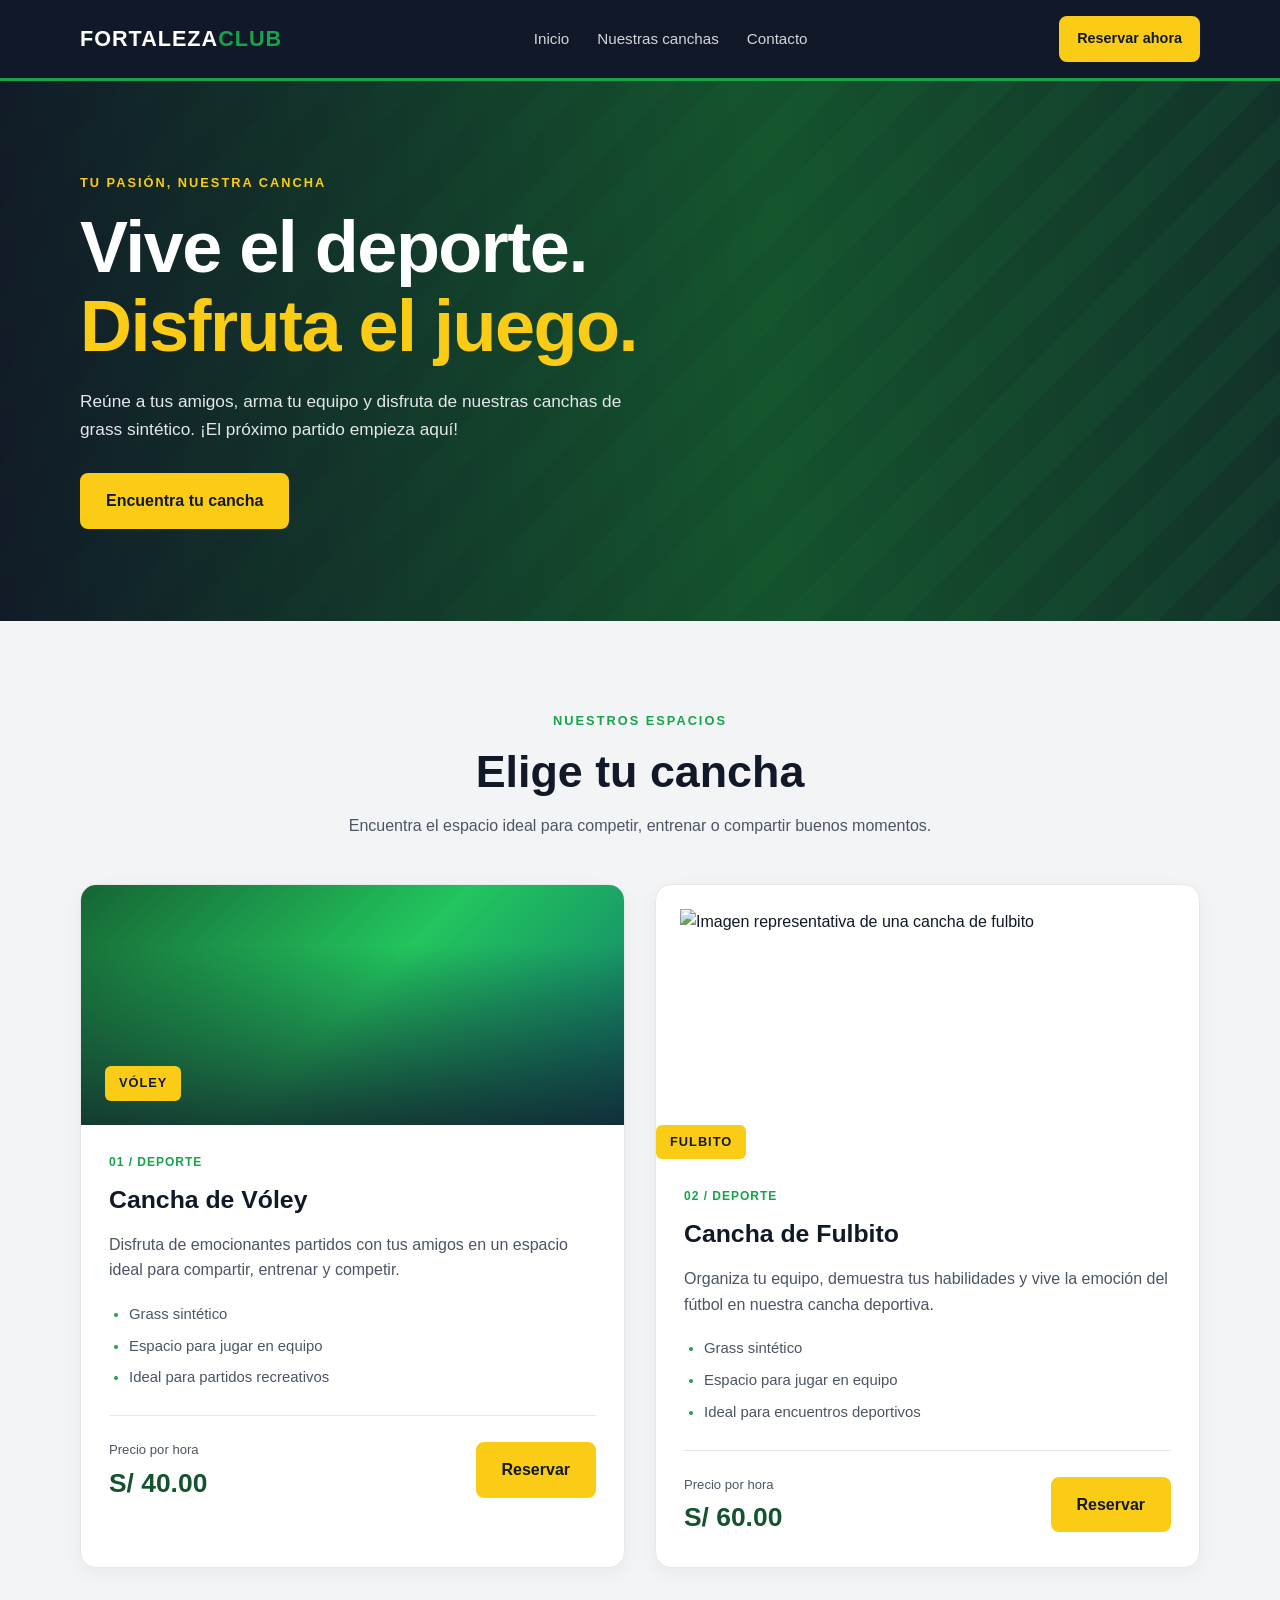
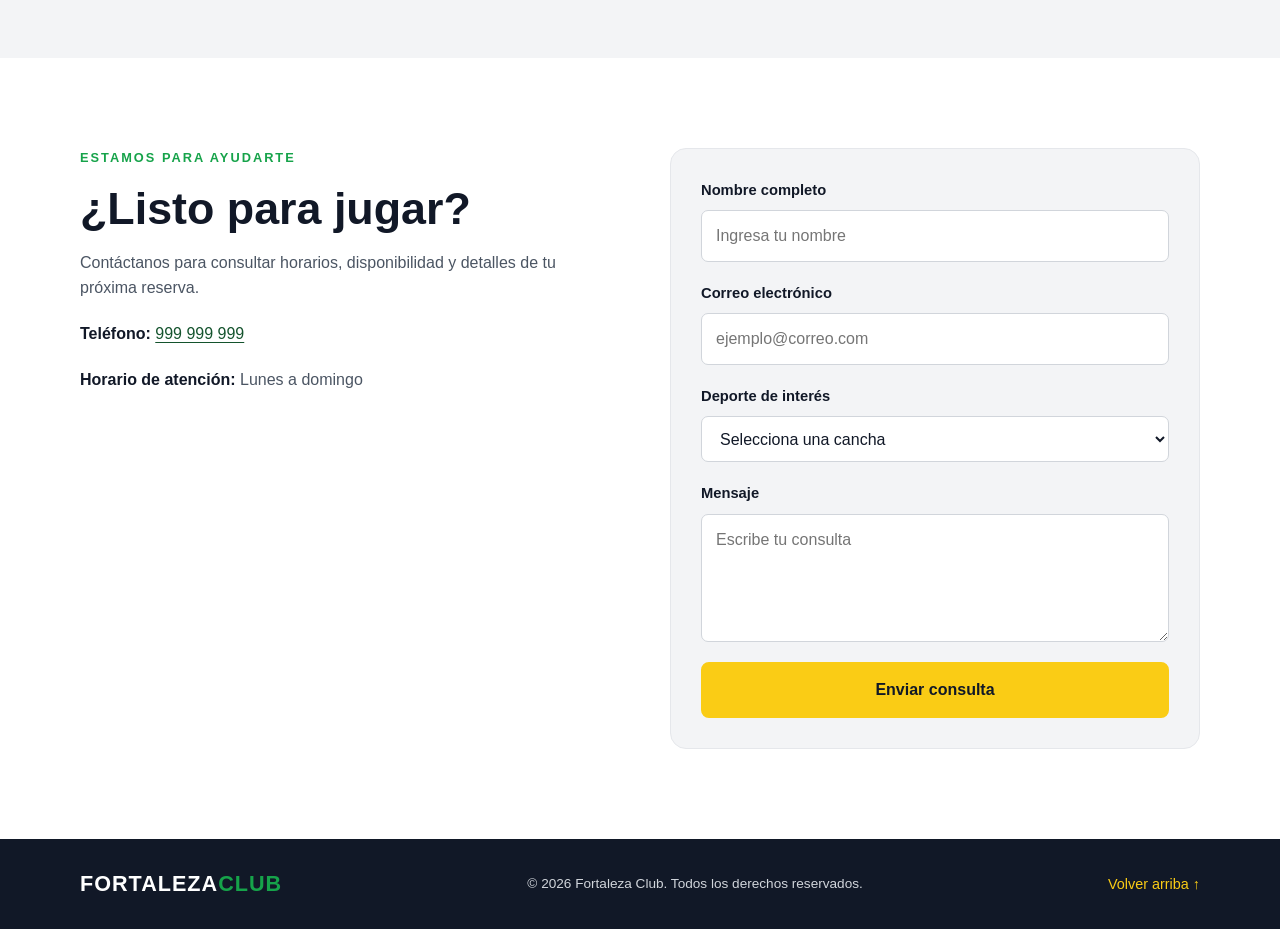
==== index.html @ 115ccdac "imagenes del gras" ====
<!DOCTYPE html>
<html lang="es">

<head>
    <!-- Configuración básica del documento -->
    <meta charset="UTF-8">
    <meta name="viewport" content="width=device-width, initial-scale=1.0">

    <!-- Descripción y título de la página -->
    <meta name="description"
          content="Reserva tu cancha de vóley o fulbito en nuestro complejo deportivo.">

    <title>Sport Arena | Complejo Deportivo</title>

    <!-- Conexión con la hoja de estilos externa -->
    <link rel="stylesheet" href="styles.css">
</head>

<body>

    <!-- Encabezado principal y navegación -->
    <header class="header">
        <div class="container header-content">

            <a href="#inicio" class="logo">
                FORTALEZA<span>CLUB</span>
            </a>

            <nav class="nav" aria-label="Navegación principal">
                <ul class="nav-list">
                    <li><a href="#inicio">Inicio</a></li>
                    <li><a href="#canchas">Nuestras canchas</a></li>
                    <li><a href="#contacto">Contacto</a></li>
                </ul>
            </nav>

            <a href="#canchas" class="button button-small">
                Reservar ahora
            </a>

        </div>
    </header>

    <!-- Contenido principal -->
    <main>

        <!-- Sección de bienvenida o Hero -->
        <section class="hero" id="inicio">
            <div class="container hero-content">

                <p class="hero-label">
                    TU PASIÓN, NUESTRA CANCHA
                </p>

                <h1>
                    Vive el deporte.<br>
                    <span>Disfruta el juego.</span>
                </h1>

                <p class="hero-description">
                    Reúne a tus amigos, arma tu equipo y disfruta
                    de nuestras canchas de grass sintético.
                    ¡El próximo partido empieza aquí!
                </p>

                <a href="#canchas" class="button">
                    Encuentra tu cancha
                </a>

            </div>
        </section>

        <!-- Sección de servicios deportivos -->
        <section class="courts section-padding" id="canchas">

            <div class="container">

                <!-- Título y descripción de la sección -->
                <div class="section-heading">
                    <p class="section-label">NUESTROS ESPACIOS</p>

                    <h2>Elige tu cancha</h2>

                    <p>
                        Encuentra el espacio ideal para competir,
                        entrenar o compartir buenos momentos.
                    </p>
                </div>

                <!-- Contenedor de tarjetas -->
                <div class="courts-grid">

                    <!-- Tarjeta de la cancha de vóley -->
                    <article class="court-card">

                        <div class="court-image court-image-volley"
                             role="img"
                             aria-label="Imagen representativa de una cancha de vóley">
                            <span class="court-category">VÓLEY</span>
                        </div>

                        <div class="court-content">

                            <p class="court-number">01 / DEPORTE</p>

                            <h3>Cancha de Vóley</h3>

                            <p class="court-description">
                                Disfruta de emocionantes partidos
                                con tus amigos en un espacio ideal
                                para compartir, entrenar y competir.
                            </p>

                            <ul class="court-features">
                                <li>Grass sintético</li>
                                <li>Espacio para jugar en equipo</li>
                                <li>Ideal para partidos recreativos</li>
                            </ul>

                            <div class="court-footer">

                                <div class="court-price">
                                    <span>Precio por hora</span>
                                    <p>S/ 40.00</p>
                                </div>

                                <a href="#contacto"
                                   class="button button-book"
                                   aria-label="Consultar reserva de la cancha de vóley">
                                    Reservar
                                </a>

                            </div>

                        </div>
                    </article>

                    <!-- Tarjeta de la cancha de fulbito -->
                    <article class="court-card">

                        <div>
                             <img src="Gras.png" alt="Imagen representativa de una cancha de fulbito" class="court-image court-image-fulbito">
                            <span class="court-category">FULBITO</span>
                        </div>

                        <div class="court-content">

                            <p class="court-number">02 / DEPORTE</p>

                            <h3>Cancha de Fulbito</h3>

                            <p class="court-description">
                                Organiza tu equipo, demuestra tus
                                habilidades y vive la emoción del
                                fútbol en nuestra cancha deportiva.
                            </p>

                            <ul class="court-features">
                                <li>Grass sintético</li>
                                <li>Espacio para jugar en equipo</li>
                                <li>Ideal para encuentros deportivos</li>
                            </ul>

                            <div class="court-footer">

                                <div class="court-price">
                                    <span>Precio por hora</span>
                                    <p>S/ 60.00</p>
                                </div>

                                <a href="#contacto"
                                   class="button button-book"
                                   aria-label="Consultar reserva de la cancha de fulbito">
                                    Reservar
                                </a>

                            </div>

                        </div>
                    </article>

                </div>
            </div>
        </section>

        <!-- Sección de contacto -->
        <section class="contact section-padding" id="contacto">

            <div class="container contact-content">

                <div class="contact-info">
                    <p class="section-label">ESTAMOS PARA AYUDARTE</p>

                    <h2>¿Listo para jugar?</h2>

                    <p>
                        Contáctanos para consultar horarios,
                        disponibilidad y detalles de tu próxima reserva.
                    </p>

                    <p class="contact-detail">
                        <strong>Teléfono:</strong>
                        <a href="tel:+51999999999">999 999 999</a>
                    </p>

                    <p class="contact-detail">
                        <strong>Horario de atención:</strong>
                        Lunes a domingo
                    </p>
                </div>

                <!-- Formulario visual de contacto -->
                <form class="contact-form" action="#" method="get">

                    <div class="form-group">
                        <label for="nombre">Nombre completo</label>
                        <input
                            type="text"
                            id="nombre"
                            name="nombre"
                            placeholder="Ingresa tu nombre"
                            autocomplete="name"
                            required>
                    </div>

                    <div class="form-group">
                        <label for="correo">Correo electrónico</label>
                        <input
                            type="email"
                            id="correo"
                            name="correo"
                            placeholder="ejemplo@correo.com"
                            autocomplete="email"
                            required>
                    </div>

                    <div class="form-group">
                        <label for="disciplina">Deporte de interés</label>
                        <select id="disciplina" name="disciplina" required>
                            <option value="">Selecciona una cancha</option>
                            <option value="voley">Vóley</option>
                            <option value="fulbito">Fulbito</option>
                        </select>
                    </div>

                    <div class="form-group">
                        <label for="mensaje">Mensaje</label>
                        <textarea
                            id="mensaje"
                            name="mensaje"
                            rows="4"
                            placeholder="Escribe tu consulta"></textarea>
                    </div>

                    <button type="submit" class="button button-submit">
                        Enviar consulta
                    </button>

                </form>

            </div>
        </section>

    </main>

    <!-- Pie de página -->
    <footer class="footer">
        <div class="container footer-content">

            <a href="#inicio" class="logo">
                FORTALEZA<span>CLUB</span>
            </a>

            <p>
                &copy; 2026 Fortaleza Club.
                Todos los derechos reservados.
            </p>

            <a href="#inicio" class="footer-link">
                Volver arriba ↑
            </a>

        </div>
    </footer>

</body>
</html>
---- styles.css ----
/* =========================================
   1. RESET Y CONFIGURACIÓN GENERAL
   ========================================= */

/* Evita que el padding y el borde alteren
   el tamaño calculado de los elementos. */
* {
    box-sizing: border-box;
    margin: 0;
    padding: 0;
}

/* Variables globales de colores y diseño */
:root {
    --color-green: #16a34a;
    --color-green-dark: #14532d;
    --color-green-light: #dcfce7;

    --color-dark: #111827;
    --color-gray: #4b5563;
    --color-gray-light: #f3f4f6;
    --color-white: #ffffff;

    --color-accent: #facc15;
    --color-border: #e5e7eb;

    --container-width: 1120px;
    --border-radius: 16px;
    --transition: 0.3s ease;
}

/* Desplazamiento suave al navegar por anclas */
html {
    scroll-behavior: smooth;
    scroll-padding-top: 90px;
}

/* Estilos base del documento */
body {
    font-family: Arial, Helvetica, sans-serif;
    color: var(--color-dark);
    background-color: var(--color-white);
    line-height: 1.6;
}

/* Las imágenes no deben desbordar su contenedor */
img {
    display: block;
    max-width: 100%;
}

/* Los enlaces heredan el estilo del diseño */
a {
    color: inherit;
    text-decoration: none;
}

/* Los controles de formulario heredan la tipografía */
button,
input,
select,
textarea {
    font: inherit;
}

/* Ancho máximo común para centrar el contenido */
.container {
    width: min(90%, var(--container-width));
    margin-inline: auto;
}

/* Espaciado vertical reutilizable */
.section-padding {
    padding-block: 90px;
}


/* =========================================
   2. ENCABEZADO Y NAVEGACIÓN
   ========================================= */

.header {
    position: sticky;
    top: 0;
    z-index: 10;

    background-color: var(--color-dark);
    color: var(--color-white);

    border-bottom: 3px solid var(--color-green);
}

.header-content {
    min-height: 78px;

    display: flex;
    align-items: center;
    justify-content: space-between;
    gap: 24px;
}

/* Identidad visual del complejo */
.logo {
    font-size: 1.35rem;
    font-weight: 800;
    letter-spacing: 1px;
    white-space: nowrap;
}

.logo span {
    color: var(--color-green);
}

/* Lista horizontal de navegación */
.nav-list {
    display: flex;
    align-items: center;
    gap: 28px;
    list-style: none;
}

.nav-list a {
    color: #d1d5db;
    font-size: 0.95rem;
    transition: color var(--transition);
}

.nav-list a:hover {
    color: var(--color-accent);
}


/* =========================================
   3. BOTONES REUTILIZABLES
   ========================================= */

.button {
    display: inline-flex;
    align-items: center;
    justify-content: center;

    padding: 13px 24px;
    border: 2px solid var(--color-accent);
    border-radius: 8px;

    background-color: var(--color-accent);
    color: var(--color-dark);

    font-weight: 700;
    text-align: center;

    cursor: pointer;
    transition:
        background-color var(--transition),
        color var(--transition),
        transform var(--transition),
        box-shadow var(--transition);
}

.button:hover {
    background-color: transparent;
    color: var(--color-accent);
    transform: translateY(-3px);
    box-shadow: 0 8px 18px rgb(0 0 0 / 15%);
}

.button:focus-visible,
a:focus-visible,
input:focus-visible,
select:focus-visible,
textarea:focus-visible {
    outline: 3px solid var(--color-green);
    outline-offset: 4px;
}

.button-small {
    padding: 9px 16px;
    font-size: 0.9rem;
}


/* =========================================
   4. SECCIÓN HERO O BIENVENIDA
   ========================================= */

.hero {
    min-height: 540px;

    display: flex;
    align-items: center;

    color: var(--color-white);

    /* Fondo deportivo con degradado.
       Puede reemplazarse por una fotografía real. */
    background:
        linear-gradient(
            90deg,
            rgb(17 24 39 / 95%) 0%,
            rgb(20 83 45 / 82%) 60%,
            rgb(17 24 39 / 55%) 100%
        ),
        repeating-linear-gradient(
            135deg,
            #14532d 0,
            #14532d 30px,
            #166534 30px,
            #166534 60px
        );
}

.hero-content {
    padding-block: 80px;
}

.hero-label,
.section-label {
    margin-bottom: 14px;

    color: var(--color-green);
    font-size: 0.8rem;
    font-weight: 800;
    letter-spacing: 2px;
}

.hero-label {
    color: var(--color-accent);
}

.hero h1 {
    margin-bottom: 22px;

    font-size: clamp(2.5rem, 6vw, 4.5rem);
    line-height: 1.1;
    letter-spacing: -1.5px;
}

.hero h1 span {
    color: var(--color-accent);
}

.hero-description {
    max-width: 580px;
    margin-bottom: 30px;

    color: #e5e7eb;
    font-size: 1.08rem;
}


/* =========================================
   5. TÍTULOS DE SECCIÓN
   ========================================= */

.section-heading {
    max-width: 680px;
    margin: 0 auto 45px;

    text-align: center;
}

.section-heading h2,
.contact-info h2 {
    margin-bottom: 14px;

    font-size: clamp(2rem, 4vw, 2.8rem);
    line-height: 1.2;
}

.section-heading > p:last-child {
    color: var(--color-gray);
}


/* =========================================
   6. TARJETAS DE LAS CANCHAS
   ========================================= */

.courts {
    background-color: var(--color-gray-light);
}

/* Grid adaptable para organizar las tarjetas */
.courts-grid {
    display: grid;

    grid-template-columns: repeat(2, minmax(0, 1fr));
    gap: 30px;
}

/* Componente individual de cada cancha */
.court-card {
    overflow: hidden;

    background-color: var(--color-white);
    border: 1px solid var(--color-border);
    border-radius: var(--border-radius);

    box-shadow: 0 5px 18px rgb(17 24 39 / 5%);

    transition:
        transform var(--transition),
        box-shadow var(--transition);
}

/* Efecto al pasar el cursor por la tarjeta */
.court-card:hover {
    transform: translateY(-6px);
    box-shadow: 0 16px 32px rgb(17 24 39 / 12%);
}

/* Área visual que funciona como placeholder de imagen */
.court-image {
    min-height: 240px;
    position: relative;

    display: flex;
    align-items: flex-end;

    padding: 24px;

    background-position: center;
    background-size: cover;
}

/* Fondo provisional para vóley */
.court-image-volley {
    background:
        linear-gradient(
            0deg,
            rgb(17 24 39 / 75%),
            transparent 75%
        ),
        linear-gradient(
            135deg,
            #166534,
            #22c55e 50%,
            #0f766e
        );
}

/* Fondo definitivo para fulbito */
.court-image-fulbito {
    width: 100%;
    height: 100%;
    object-fit: cover;
    display: block;
}

/* Etiqueta del deporte */
.court-category {
    display: inline-block;

    padding: 7px 14px;
    border-radius: 6px;

    background-color: var(--color-accent);
    color: var(--color-dark);

    font-size: 0.8rem;
    font-weight: 800;
    letter-spacing: 1px;
}

/* Contenido interior de cada tarjeta */
.court-content {
    padding: 28px;
}

.court-number {
    margin-bottom: 8px;

    color: var(--color-green);
    font-size: 0.75rem;
    font-weight: 800;
    letter-spacing: 1px;
}

.court-content h3 {
    margin-bottom: 12px;
    font-size: 1.55rem;
}

.court-description {
    margin-bottom: 20px;
    color: var(--color-gray);
}

/* Lista de características */
.court-features {
    display: grid;
    gap: 8px;

    margin-bottom: 25px;
    padding-left: 20px;

    color: var(--color-gray);
    font-size: 0.93rem;
}

.court-features li::marker {
    color: var(--color-green);
}

/* Precio y botón en la parte inferior */
.court-footer {
    display: flex;
    align-items: center;
    justify-content: space-between;
    gap: 16px;

    padding-top: 20px;
    border-top: 1px solid var(--color-border);
}

.court-price span {
    color: var(--color-gray);
    font-size: 0.82rem;
}

.court-price p {
    color: var(--color-green-dark);
    font-size: 1.65rem;
    font-weight: 800;
}

.button-book {
    flex-shrink: 0;
}


/* =========================================
   7. SECCIÓN DE CONTACTO
   ========================================= */

.contact-content {
    display: grid;

    grid-template-columns: 1fr 1fr;
    align-items: start;
    gap: 60px;
}

.contact-info > p:not(.section-label) {
    margin-bottom: 20px;
    color: var(--color-gray);
}

.contact-detail strong {
    color: var(--color-dark);
}

.contact-detail a {
    color: var(--color-green-dark);
    text-decoration: underline;
    text-underline-offset: 3px;
}

/* Panel del formulario */
.contact-form {
    display: grid;
    gap: 20px;

    padding: 30px;

    background-color: var(--color-gray-light);
    border: 1px solid var(--color-border);
    border-radius: var(--border-radius);
}

.form-group {
    display: grid;
    gap: 8px;
}

.form-group label {
    font-size: 0.92rem;
    font-weight: 700;
}

.form-group input,
.form-group select,
.form-group textarea {
    width: 100%;
    min-height: 46px;

    padding: 12px 14px;

    background-color: var(--color-white);
    border: 1px solid #d1d5db;
    border-radius: 7px;

    color: var(--color-dark);
}

.form-group textarea {
    resize: vertical;
}

.form-group input:focus,
.form-group select:focus,
.form-group textarea:focus {
    border-color: var(--color-green);
}

.button-submit {
    width: 100%;
}


/* =========================================
   8. PIE DE PÁGINA
   ========================================= */

.footer {
    padding-block: 28px;

    background-color: var(--color-dark);
    color: var(--color-white);
}

.footer-content {
    display: flex;
    align-items: center;
    justify-content: space-between;
    gap: 20px;
}

.footer-content > p {
    color: #d1d5db;
    font-size: 0.85rem;
    text-align: center;
}

.footer-link {
    color: var(--color-accent);
    font-size: 0.9rem;
}

.footer-link:hover {
    text-decoration: underline;
}


/* =========================================
   9. DISEÑO RESPONSIVO PARA TABLETS
   ========================================= */

@media (max-width: 900px) {

    .header-content {
        flex-wrap: wrap;
        padding-block: 15px;
    }

    .nav-list {
        gap: 16px;
    }

    .courts-grid {
        gap: 20px;
    }

    .court-content {
        padding: 22px;
    }

    .contact-content {
        gap: 35px;
    }
}


/* =========================================
   10. DISEÑO RESPONSIVO PARA CELULARES
   ========================================= */

@media (max-width: 650px) {

    .section-padding {
        padding-block: 60px;
    }

    /* La navegación pasa a varias filas si hace falta */
    .header-content {
        justify-content: center;
        gap: 15px;
    }

    .nav {
        width: 100%;
        order: 3;
    }

    .nav-list {
        justify-content: center;
        flex-wrap: wrap;
        gap: 10px 18px;
    }

    .nav-list a {
        font-size: 0.88rem;
    }

    .button-small {
        padding: 8px 12px;
        font-size: 0.82rem;
    }

    .hero {
        min-height: 460px;
    }

    .hero-content {
        padding-block: 65px;
    }

    .hero h1 {
        font-size: clamp(2.3rem, 10vw, 3.3rem);
    }

    /* Una tarjeta debajo de la otra */
    .courts-grid {
        grid-template-columns: 1fr;
    }

    .court-image {
        min-height: 210px;
    }

    .contact-content {
        grid-template-columns: 1fr;
        gap: 30px;
    }

    .contact-form {
        padding: 22px;
    }

    /* El pie de página se organiza verticalmente */
    .footer-content {
        flex-direction: column;
        text-align: center;
    }
}


/* =========================================
   11. RESPETO A LA PREFERENCIA DE MOVIMIENTO
   ========================================= */

@media (prefers-reduced-motion: reduce) {

    html {
        scroll-behavior: auto;
    }

    *,
    *::before,
    *::after {
        transition-duration: 0.01ms !important;
        animation-duration: 0.01ms !important;
        animation-iteration-count: 1 !important;
    }
}
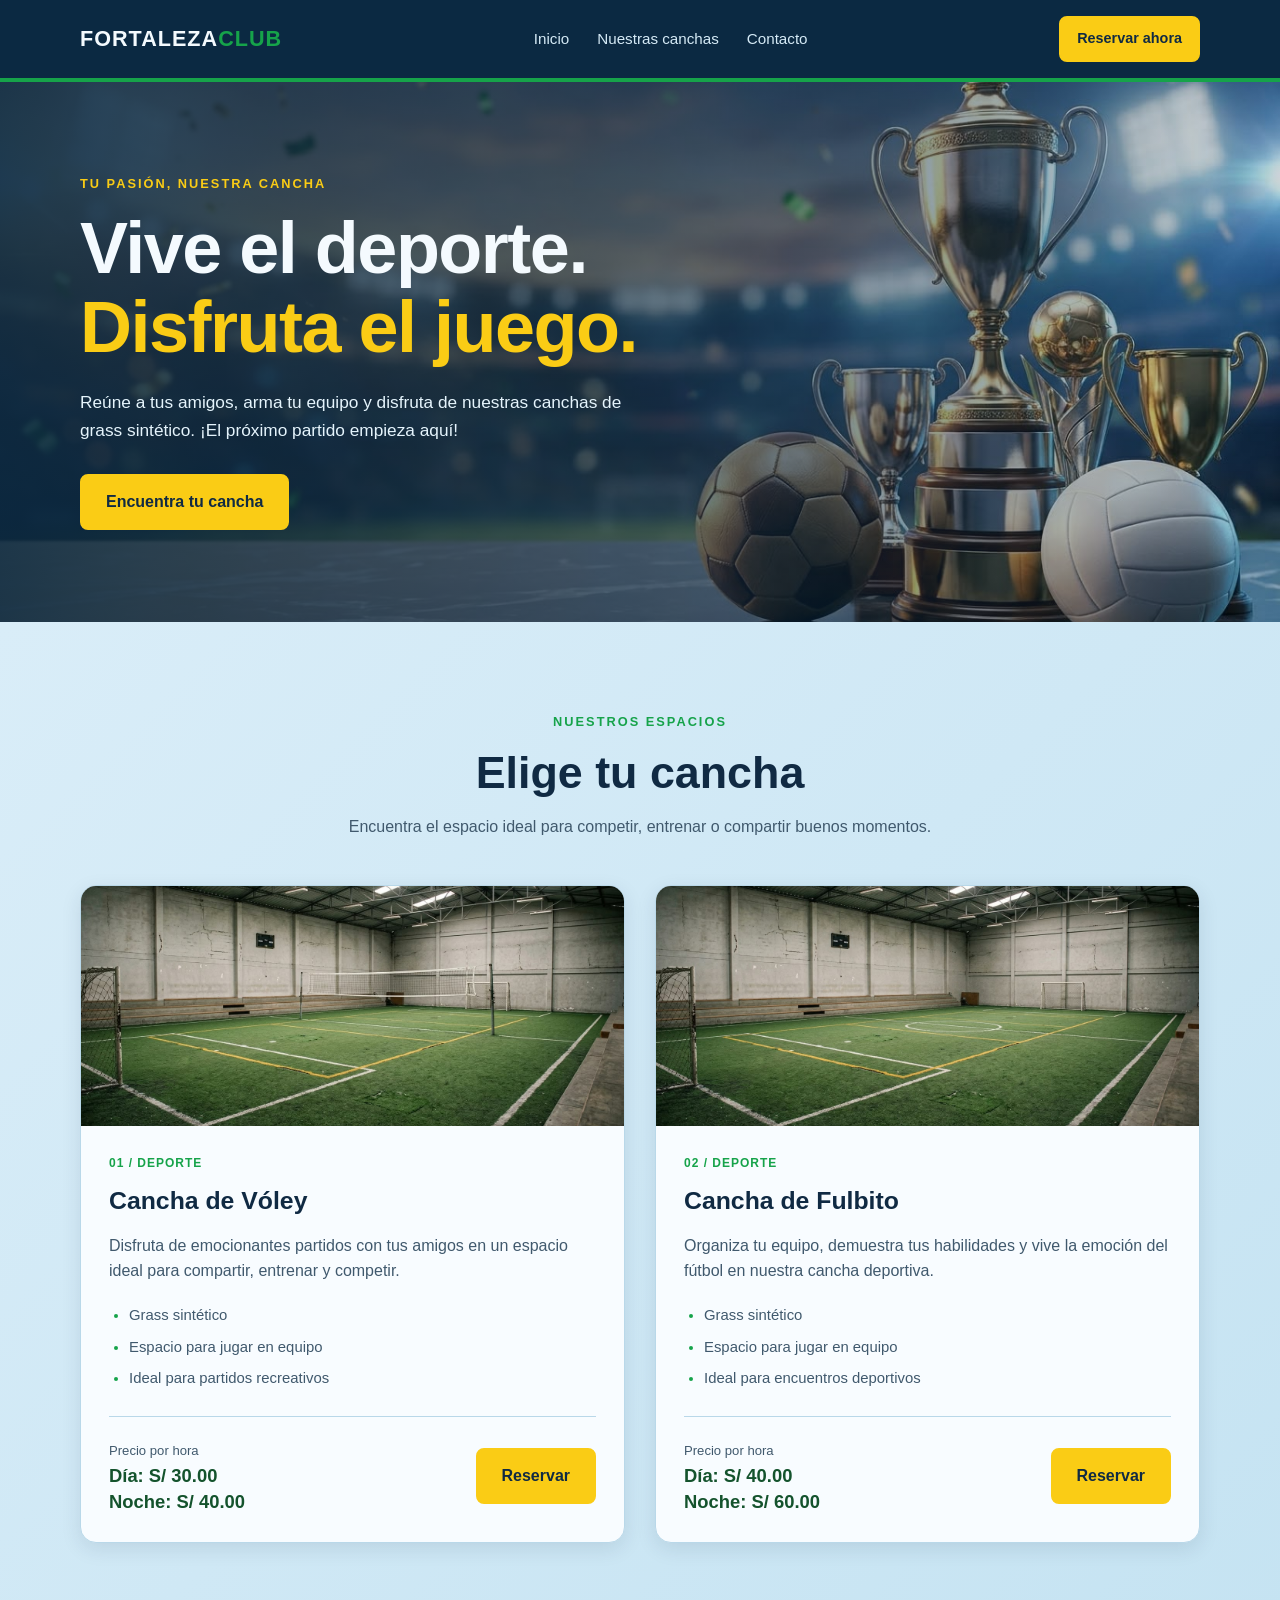
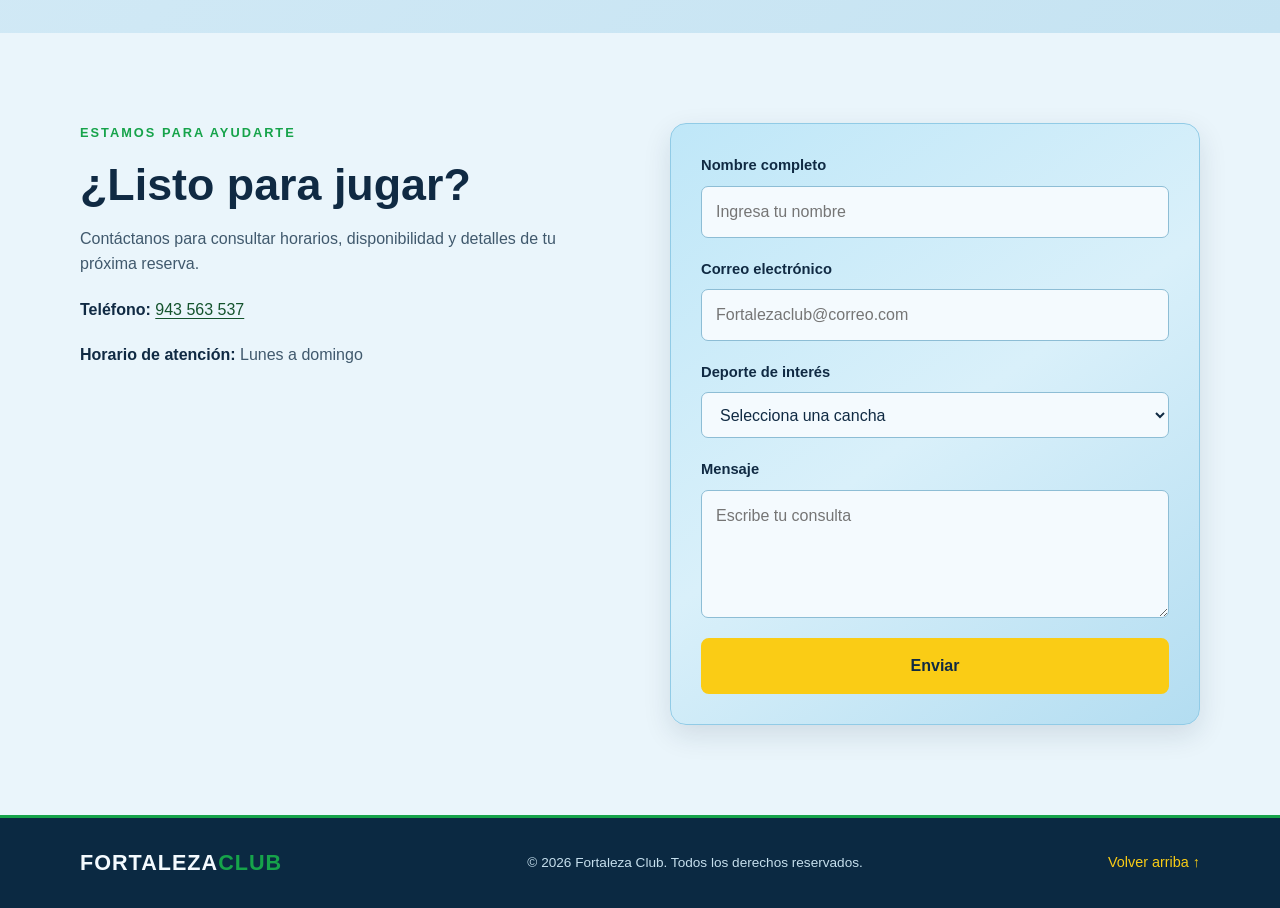
==== commit 9239c453: "Se incluyo JavaScript" ====
--- a/index.html
+++ b/index.html
@@ -1,24 +1,28 @@
+
 <!DOCTYPE html>
 <html lang="es">
 
 <head>
-    <!-- Configuración básica del documento -->
+    <!-- Configuración básica -->
     <meta charset="UTF-8">
     <meta name="viewport" content="width=device-width, initial-scale=1.0">
 
-    <!-- Descripción y título de la página -->
+    <!-- Descripción y título -->
     <meta name="description"
           content="Reserva tu cancha de vóley o fulbito en nuestro complejo deportivo.">
 
-    <title>Sport Arena | Complejo Deportivo</title>
-
-    <!-- Conexión con la hoja de estilos externa -->
+    <title>Fortaleza Club | Complejo Deportivo</title>
+
+    <!-- Hoja de estilos -->
     <link rel="stylesheet" href="styles.css">
+
+    <!-- Archivo JavaScript -->
+    <script src="script.js" defer></script>
 </head>
 
 <body>
 
-    <!-- Encabezado principal y navegación -->
+    <!-- ENCABEZADO Y NAVEGACIÓN -->
     <header class="header">
         <div class="container header-content">
 
@@ -41,11 +45,12 @@
         </div>
     </header>
 
-    <!-- Contenido principal -->
+    <!-- CONTENIDO PRINCIPAL -->
     <main>
 
-        <!-- Sección de bienvenida o Hero -->
+        <!-- SECCIÓN HERO -->
         <section class="hero" id="inicio">
+
             <div class="container hero-content">
 
                 <p class="hero-label">
@@ -70,13 +75,14 @@
             </div>
         </section>
 
-        <!-- Sección de servicios deportivos -->
+        <!-- SECCIÓN DE CANCHAS -->
         <section class="courts section-padding" id="canchas">
 
             <div class="container">
 
                 <!-- Título y descripción de la sección -->
                 <div class="section-heading">
+
                     <p class="section-label">NUESTROS ESPACIOS</p>
 
                     <h2>Elige tu cancha</h2>
@@ -85,18 +91,18 @@
                         Encuentra el espacio ideal para competir,
                         entrenar o compartir buenos momentos.
                     </p>
+
                 </div>
 
-                <!-- Contenedor de tarjetas -->
+                 <!-- Contenedor de tarjetas -->
                 <div class="courts-grid">
 
-                    <!-- Tarjeta de la cancha de vóley -->
+                    <!-- CANCHA DE VÓLEY -->
                     <article class="court-card">
 
-                        <div class="court-image court-image-volley"
-                             role="img"
-                             aria-label="Imagen representativa de una cancha de vóley">
-                            <span class="court-category">VÓLEY</span>
+                        <div>
+                            <img src="voley.png"
+                                 alt="Imagen de la canchita de voley">
                         </div>
 
                         <div class="court-content">
@@ -121,7 +127,8 @@
 
                                 <div class="court-price">
                                     <span>Precio por hora</span>
-                                    <p>S/ 40.00</p>
+                                    <p>Día: S/ 30.00</p>
+                                    <p>Noche: S/ 40.00</p>
                                 </div>
 
                                 <a href="#contacto"
@@ -135,12 +142,12 @@
                         </div>
                     </article>
 
-                    <!-- Tarjeta de la cancha de fulbito -->
+                    <!-- CANCHA DE FULBITO -->
                     <article class="court-card">
 
                         <div>
-                             <img src="Gras.png" alt="Imagen representativa de una cancha de fulbito" class="court-image court-image-fulbito">
-                            <span class="court-category">FULBITO</span>
+                            <img src="fulbito.png"
+                                 alt="Imagen de la cancha de fulbito">
                         </div>
 
                         <div class="court-content">
@@ -165,7 +172,8 @@
 
                                 <div class="court-price">
                                     <span>Precio por hora</span>
-                                    <p>S/ 60.00</p>
+                                    <p>Día: S/ 40.00</p>
+                                    <p>Noche: S/ 60.00</p>
                                 </div>
 
                                 <a href="#contacto"
@@ -183,12 +191,13 @@
             </div>
         </section>
 
-        <!-- Sección de contacto -->
+        <!-- SECCIÓN DE CONTACTO -->
         <section class="contact section-padding" id="contacto">
 
             <div class="container contact-content">
 
                 <div class="contact-info">
+
                     <p class="section-label">ESTAMOS PARA AYUDARTE</p>
 
                     <h2>¿Listo para jugar?</h2>
@@ -200,20 +209,23 @@
 
                     <p class="contact-detail">
                         <strong>Teléfono:</strong>
-                        <a href="tel:+51999999999">999 999 999</a>
+                        <a href="tel:+51943563537">943 563 537</a>
                     </p>
 
                     <p class="contact-detail">
                         <strong>Horario de atención:</strong>
                         Lunes a domingo
                     </p>
+
                 </div>
 
-                <!-- Formulario visual de contacto -->
+                <!-- FORMULARIO -->
                 <form class="contact-form" action="#" method="get">
 
                     <div class="form-group">
+
                         <label for="nombre">Nombre completo</label>
+
                         <input
                             type="text"
                             id="nombre"
@@ -221,39 +233,51 @@
                             placeholder="Ingresa tu nombre"
                             autocomplete="name"
                             required>
+
                     </div>
 
                     <div class="form-group">
+
                         <label for="correo">Correo electrónico</label>
+
                         <input
                             type="email"
                             id="correo"
                             name="correo"
-                            placeholder="ejemplo@correo.com"
+                            placeholder="Fortalezaclub@correo.com"
                             autocomplete="email"
                             required>
+
                     </div>
 
                     <div class="form-group">
+
                         <label for="disciplina">Deporte de interés</label>
+
                         <select id="disciplina" name="disciplina" required>
+
                             <option value="">Selecciona una cancha</option>
                             <option value="voley">Vóley</option>
                             <option value="fulbito">Fulbito</option>
+
                         </select>
+
                     </div>
 
                     <div class="form-group">
+
                         <label for="mensaje">Mensaje</label>
+
                         <textarea
                             id="mensaje"
                             name="mensaje"
                             rows="4"
                             placeholder="Escribe tu consulta"></textarea>
+
                     </div>
 
                     <button type="submit" class="button button-submit">
-                        Enviar consulta
+                        Enviar
                     </button>
 
                 </form>
@@ -263,8 +287,9 @@
 
     </main>
 
-    <!-- Pie de página -->
+    <!-- PIE DE PÁGINA -->
     <footer class="footer">
+
         <div class="container footer-content">
 
             <a href="#inicio" class="logo">
@@ -281,7 +306,9 @@
             </a>
 
         </div>
+
     </footer>
 
 </body>
 </html>
+
--- a/styles.css
+++ b/styles.css
@@ -3,60 +3,86 @@
    1. RESET Y CONFIGURACIÓN GENERAL
    ========================================= */
 
-/* Evita que el padding y el borde alteren
-   el tamaño calculado de los elementos. */
 * {
     box-sizing: border-box;
     margin: 0;
     padding: 0;
 }
 
-/* Variables globales de colores y diseño */
+
+/* =========================================
+   PALETA DE COLORES FORTALEZA CLUB
+   ========================================= */
+
 :root {
+
+    /* VERDES ORIGINALES */
     --color-green: #16a34a;
     --color-green-dark: #14532d;
     --color-green-light: #dcfce7;
 
-    --color-dark: #111827;
-    --color-gray: #4b5563;
-    --color-gray-light: #f3f4f6;
-    --color-white: #ffffff;
-
-    --color-accent: #facc15;
-    --color-border: #e5e7eb;
-
+    /* COLORES GENERALES */
+    --color-dark: #102A43;
+    --color-gray: #40596D;
+    --color-gray-light: #D7EAF5;
+    --color-white: #F4FAFE;
+
+    /* COLOR DE ACENTO */
+    --color-accent: #FACC15;
+
+    /* AZULES COMPLEMENTARIOS */
+    --color-blue: #0877B9;
+    --color-blue-light: #38BDF8;
+    --color-blue-dark: #0B2942;
+    --color-blue-pale: #E1F3FC;
+
+    /* BORDES */
+    --color-border: #B9D8E9;
+
+    /* CONFIGURACIÓN */
     --container-width: 1120px;
     --border-radius: 16px;
     --transition: 0.3s ease;
 }
 
-/* Desplazamiento suave al navegar por anclas */
+
+/* DESPLAZAMIENTO SUAVE */
+
 html {
     scroll-behavior: smooth;
     scroll-padding-top: 90px;
 }
 
-/* Estilos base del documento */
+
+/* ESTILOS GENERALES */
+
 body {
     font-family: Arial, Helvetica, sans-serif;
     color: var(--color-dark);
-    background-color: var(--color-white);
+    background-color: #EAF5FB;
     line-height: 1.6;
 }
 
-/* Las imágenes no deben desbordar su contenedor */
+
+/* IMÁGENES */
+
 img {
     display: block;
+    width: 100%;
     max-width: 100%;
 }
 
-/* Los enlaces heredan el estilo del diseño */
+
+/* ENLACES */
+
 a {
     color: inherit;
     text-decoration: none;
 }
 
-/* Los controles de formulario heredan la tipografía */
+
+/* CONTROLES */
+
 button,
 input,
 select,
@@ -64,13 +90,17 @@
     font: inherit;
 }
 
-/* Ancho máximo común para centrar el contenido */
+
+/* CONTENEDOR GENERAL */
+
 .container {
     width: min(90%, var(--container-width));
     margin-inline: auto;
 }
 
-/* Espaciado vertical reutilizable */
+
+/* ESPACIADO DE SECCIONES */
+
 .section-padding {
     padding-block: 90px;
 }
@@ -85,10 +115,10 @@
     top: 0;
     z-index: 10;
 
-    background-color: var(--color-dark);
+    background-color: var(--color-blue-dark);
     color: var(--color-white);
 
-    border-bottom: 3px solid var(--color-green);
+    border-bottom: 4px solid var(--color-green);
 }
 
 .header-content {
@@ -97,10 +127,13 @@
     display: flex;
     align-items: center;
     justify-content: space-between;
+
     gap: 24px;
 }
 
-/* Identidad visual del complejo */
+
+/* LOGOTIPO */
+
 .logo {
     font-size: 1.35rem;
     font-weight: 800;
@@ -112,7 +145,9 @@
     color: var(--color-green);
 }
 
-/* Lista horizontal de navegación */
+
+/* NAVEGACIÓN */
+
 .nav-list {
     display: flex;
     align-items: center;
@@ -121,7 +156,7 @@
 }
 
 .nav-list a {
-    color: #d1d5db;
+    color: #D5EAF6;
     font-size: 0.95rem;
     transition: color var(--transition);
 }
@@ -141,6 +176,7 @@
     justify-content: center;
 
     padding: 13px 24px;
+
     border: 2px solid var(--color-accent);
     border-radius: 8px;
 
@@ -151,6 +187,7 @@
     text-align: center;
 
     cursor: pointer;
+
     transition:
         background-color var(--transition),
         color var(--transition),
@@ -161,8 +198,10 @@
 .button:hover {
     background-color: transparent;
     color: var(--color-accent);
+
     transform: translateY(-3px);
-    box-shadow: 0 8px 18px rgb(0 0 0 / 15%);
+
+    box-shadow: 0 8px 18px rgb(0 0 0 / 18%);
 }
 
 .button:focus-visible,
@@ -192,33 +231,33 @@
 
     color: var(--color-white);
 
-    /* Fondo deportivo con degradado.
-       Puede reemplazarse por una fotografía real. */
     background:
         linear-gradient(
             90deg,
-            rgb(17 24 39 / 95%) 0%,
-            rgb(20 83 45 / 82%) 60%,
-            rgb(17 24 39 / 55%) 100%
+            rgb(11 41 66 / 92%) 0%,
+            rgb(11 41 66 / 65%) 50%,
+            rgb(11 41 66 / 20%) 100%
         ),
-        repeating-linear-gradient(
-            135deg,
-            #14532d 0,
-            #14532d 30px,
-            #166534 30px,
-            #166534 60px
-        );
+        url("Inicio.png");
+
+    background-size: cover;
+    background-position: center;
+    background-repeat: no-repeat;
 }
 
 .hero-content {
     padding-block: 80px;
 }
+
+
+/* ETIQUETAS */
 
 .hero-label,
 .section-label {
     margin-bottom: 14px;
 
     color: var(--color-green);
+
     font-size: 0.8rem;
     font-weight: 800;
     letter-spacing: 2px;
@@ -228,10 +267,14 @@
     color: var(--color-accent);
 }
 
+
+/* TÍTULO PRINCIPAL */
+
 .hero h1 {
     margin-bottom: 22px;
 
     font-size: clamp(2.5rem, 6vw, 4.5rem);
+
     line-height: 1.1;
     letter-spacing: -1.5px;
 }
@@ -239,12 +282,15 @@
 .hero h1 span {
     color: var(--color-accent);
 }
+
+
+/* DESCRIPCIÓN */
 
 .hero-description {
     max-width: 580px;
     margin-bottom: 30px;
 
-    color: #e5e7eb;
+    color: #E5F4FC;
     font-size: 1.08rem;
 }
 
@@ -278,81 +324,69 @@
    ========================================= */
 
 .courts {
-    background-color: var(--color-gray-light);
-}
-
-/* Grid adaptable para organizar las tarjetas */
+    background: linear-gradient(
+        135deg,
+        #D9EDF8,
+        #C5E3F2
+    );
+}
+
+
+/* DISTRIBUCIÓN */
+
 .courts-grid {
     display: grid;
 
     grid-template-columns: repeat(2, minmax(0, 1fr));
+
     gap: 30px;
 }
 
-/* Componente individual de cada cancha */
+
+/* TARJETAS */
+
 .court-card {
     overflow: hidden;
 
-    background-color: var(--color-white);
+    background-color: #F8FCFF;
+
     border: 1px solid var(--color-border);
     border-radius: var(--border-radius);
 
-    box-shadow: 0 5px 18px rgb(17 24 39 / 5%);
+    box-shadow: 0 6px 20px rgb(16 42 67 / 10%);
 
     transition:
         transform var(--transition),
         box-shadow var(--transition);
 }
 
-/* Efecto al pasar el cursor por la tarjeta */
+
+/* EFECTO HOVER */
+
 .court-card:hover {
-    transform: translateY(-6px);
-    box-shadow: 0 16px 32px rgb(17 24 39 / 12%);
-}
-
-/* Área visual que funciona como placeholder de imagen */
-.court-image {
-    min-height: 240px;
-    position: relative;
-
-    display: flex;
-    align-items: flex-end;
-
-    padding: 24px;
-
-    background-position: center;
-    background-size: cover;
-}
-
-/* Fondo provisional para vóley */
-.court-image-volley {
-    background:
-        linear-gradient(
-            0deg,
-            rgb(17 24 39 / 75%),
-            transparent 75%
-        ),
-        linear-gradient(
-            135deg,
-            #166534,
-            #22c55e 50%,
-            #0f766e
-        );
-}
-
-/* Fondo definitivo para fulbito */
-.court-image-fulbito {
+    transform: translateY(-7px);
+
+    box-shadow: 0 18px 35px rgb(16 42 67 / 16%);
+}
+
+
+/* IMÁGENES */
+
+.court-card > div:first-child img {
     width: 100%;
-    height: 100%;
+    height: 240px;
+
     object-fit: cover;
-    display: block;
-}
-
-/* Etiqueta del deporte */
+}
+
+
+/* ETIQUETA DEL DEPORTE */
+
 .court-category {
     display: inline-block;
 
     padding: 7px 14px;
+
     border-radius: 6px;
 
     background-color: var(--color-accent);
@@ -363,7 +397,9 @@
     letter-spacing: 1px;
 }
 
-/* Contenido interior de cada tarjeta */
+
+/* CONTENIDO */
+
 .court-content {
     padding: 28px;
 }
@@ -372,6 +408,7 @@
     margin-bottom: 8px;
 
     color: var(--color-green);
+
     font-size: 0.75rem;
     font-weight: 800;
     letter-spacing: 1px;
@@ -387,7 +424,9 @@
     color: var(--color-gray);
 }
 
-/* Lista de características */
+
+/* CARACTERÍSTICAS */
+
 .court-features {
     display: grid;
     gap: 8px;
@@ -403,14 +442,18 @@
     color: var(--color-green);
 }
 
-/* Precio y botón en la parte inferior */
+
+/* PRECIO Y BOTÓN */
+
 .court-footer {
     display: flex;
     align-items: center;
     justify-content: space-between;
+
     gap: 16px;
 
     padding-top: 20px;
+
     border-top: 1px solid var(--color-border);
 }
 
@@ -421,8 +464,11 @@
 
 .court-price p {
     color: var(--color-green-dark);
-    font-size: 1.65rem;
-    font-weight: 800;
+
+    font-size: 1.15rem;
+    font-weight: 700;
+
+    line-height: 1.4;
 }
 
 .button-book {
@@ -438,9 +484,14 @@
     display: grid;
 
     grid-template-columns: 1fr 1fr;
+
     align-items: start;
+
     gap: 60px;
 }
+
+
+/* INFORMACIÓN */
 
 .contact-info > p:not(.section-label) {
     margin-bottom: 20px;
@@ -453,21 +504,36 @@
 
 .contact-detail a {
     color: var(--color-green-dark);
+
     text-decoration: underline;
     text-underline-offset: 3px;
 }
 
-/* Panel del formulario */
+
+/* FORMULARIO */
+
 .contact-form {
     display: grid;
     gap: 20px;
 
     padding: 30px;
 
-    background-color: var(--color-gray-light);
-    border: 1px solid var(--color-border);
+    background: linear-gradient(
+        145deg,
+        #BFE7F8,
+        #D9F0FA,
+        #B3DDF1
+    );
+
+    border: 1px solid #91CBE6;
+
     border-radius: var(--border-radius);
-}
+
+    box-shadow: 0 10px 28px rgb(16 42 67 / 12%);
+}
+
+
+/* GRUPOS */
 
 .form-group {
     display: grid;
@@ -475,9 +541,14 @@
 }
 
 .form-group label {
+    color: var(--color-dark);
+
     font-size: 0.92rem;
     font-weight: 700;
 }
+
+
+/* CAMPOS */
 
 .form-group input,
 .form-group select,
@@ -487,28 +558,70 @@
 
     padding: 12px 14px;
 
-    background-color: var(--color-white);
-    border: 1px solid #d1d5db;
+    background-color: #F4FAFE;
+
+    border: 1px solid #8DBDD5;
     border-radius: 7px;
 
     color: var(--color-dark);
-}
-
-.form-group textarea {
-    resize: vertical;
-}
+
+    transition:
+        border-color var(--transition),
+        background-color var(--transition),
+        box-shadow var(--transition);
+}
+
+
+/* EFECTO FOCUS */
 
 .form-group input:focus,
 .form-group select:focus,
 .form-group textarea:focus {
     border-color: var(--color-green);
-}
+
+    background-color: #FFFFFF;
+
+    box-shadow: 0 0 0 3px rgb(22 163 74 / 12%);
+
+    outline: none;
+}
+
+
+/* ÁREA DE MENSAJE */
+
+.form-group textarea {
+    resize: vertical;
+}
+
+
+/* BOTÓN ENVIAR */
 
 .button-submit {
     width: 100%;
 }
 
 
+/* MENSAJE DE CONFIRMACIÓN */
+
+.form-message {
+    padding: 12px;
+
+    border-radius: 7px;
+
+    background-color: var(--color-green-light);
+    color: var(--color-green-dark);
+
+    border: 1px solid #86D6A1;
+
+    font-weight: 700;
+    text-align: center;
+}
+
+.form-message:empty {
+    display: none;
+}
+
+
 /* =========================================
    8. PIE DE PÁGINA
    ========================================= */
@@ -516,19 +629,24 @@
 .footer {
     padding-block: 28px;
 
-    background-color: var(--color-dark);
+    background-color: var(--color-blue-dark);
     color: var(--color-white);
+
+    border-top: 3px solid var(--color-green);
 }
 
 .footer-content {
     display: flex;
+
     align-items: center;
     justify-content: space-between;
+
     gap: 20px;
 }
 
 .footer-content > p {
-    color: #d1d5db;
+    color: #C6DFED;
+
     font-size: 0.85rem;
     text-align: center;
 }
@@ -569,6 +687,7 @@
     .contact-content {
         gap: 35px;
     }
+
 }
 
 
@@ -582,7 +701,8 @@
         padding-block: 60px;
     }
 
-    /* La navegación pasa a varias filas si hace falta */
+    /* ENCABEZADO */
+
     .header-content {
         justify-content: center;
         gap: 15px;
@@ -608,6 +728,8 @@
         font-size: 0.82rem;
     }
 
+    /* HERO */
+
     .hero {
         min-height: 460px;
     }
@@ -620,14 +742,17 @@
         font-size: clamp(2.3rem, 10vw, 3.3rem);
     }
 
-    /* Una tarjeta debajo de la otra */
+    /* CANCHAS */
+
     .courts-grid {
         grid-template-columns: 1fr;
     }
 
-    .court-image {
-        min-height: 210px;
-    }
+    .court-card > div:first-child img {
+        height: 210px;
+    }
+
+    /* CONTACTO */
 
     .contact-content {
         grid-template-columns: 1fr;
@@ -638,11 +763,13 @@
         padding: 22px;
     }
 
-    /* El pie de página se organiza verticalmente */
+    /* PIE DE PÁGINA */
+
     .footer-content {
         flex-direction: column;
         text-align: center;
     }
+
 }
 
 
@@ -663,4 +790,5 @@
         animation-duration: 0.01ms !important;
         animation-iteration-count: 1 !important;
     }
-}
+
+}
